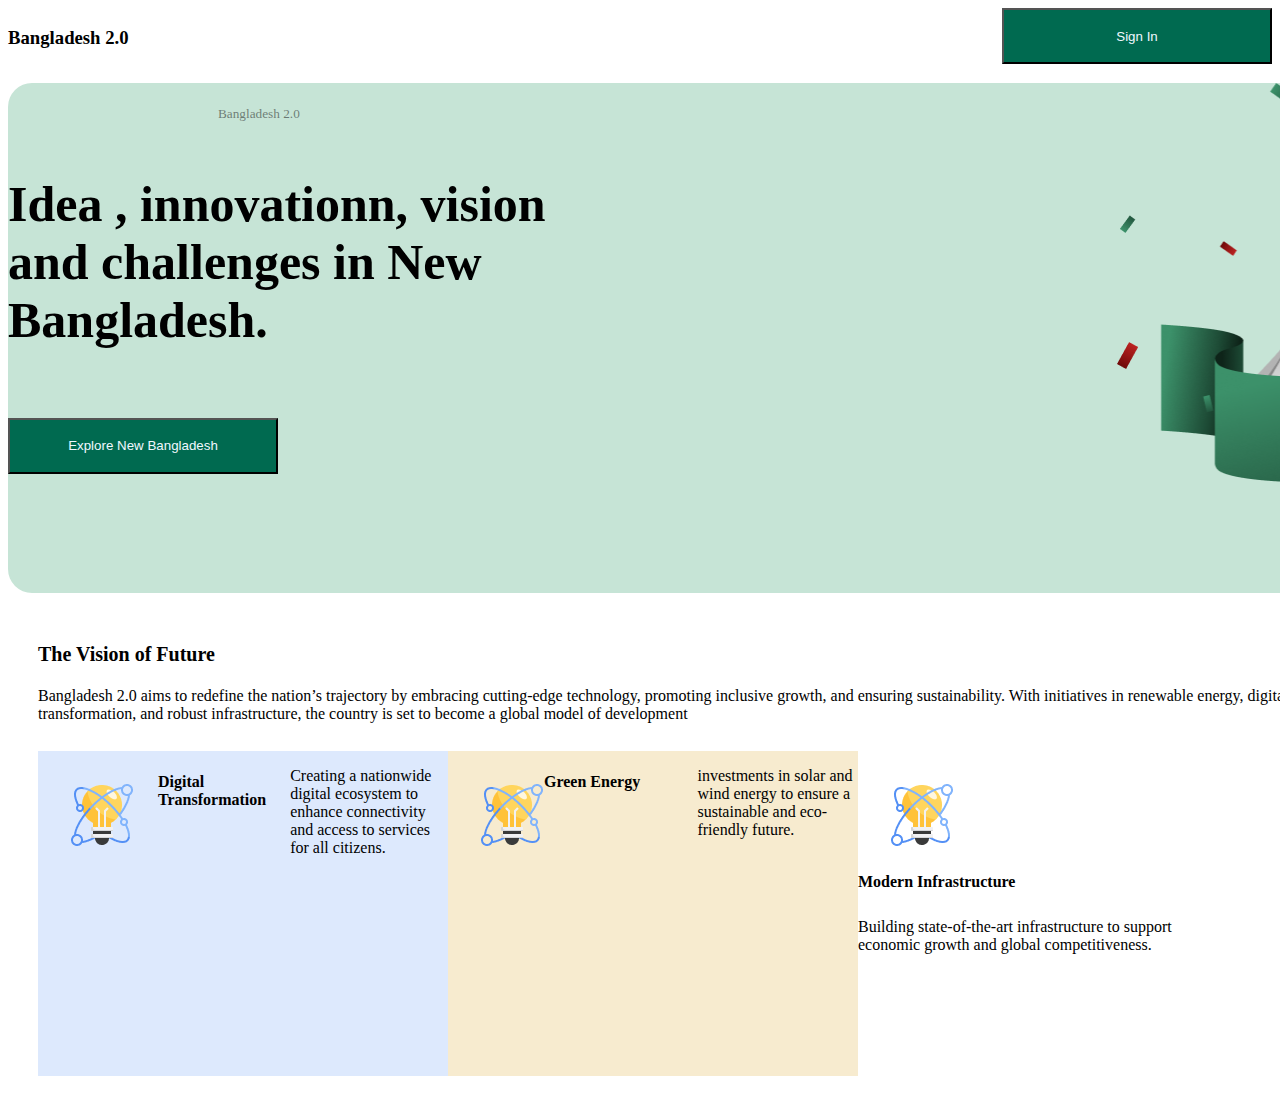
==== index.html @ d131d073 "second commit" ====
<!DOCTYPE html>
<html lang="en">
<head>
    <meta charset="UTF-8">
    <meta name="viewport" content="width=device-width, initial-scale=1.0">
    <title>assignment 01</title>
    <link rel="stylesheet" href="style.css">
</head>
<body>
    <header>
        <nav class="navs">
            <h3 class="Main-head">Bangladesh 2.0</h3>
            <button class="btn-primary">Sign In</button>


        </nav>
        <div class="banner">
            <div class="banner-content">
                <h5 class="banner-greting">Bangladesh 2.0</h5>
                <h2 class="banner-title">Idea , innovationn,
                vision and challenges in 
                New Bangladesh.</h2>
                    <button class="btn-primary">Explore New Bangladesh</button>


            </div>
            <img class="image-p" src="image/hero.png" alt="">


        </div>


    </header>

    <main>
        <section class="skills">
            <h3 class="section-title">The Vision of Future</h3>
            <p class="section-description">Bangladesh 2.0 aims to redefine the nation’s trajectory by embracing cutting-edge technology, promoting inclusive growth, and ensuring sustainability. With initiatives in renewable energy, digital transformation, and robust infrastructure, the country is set to become a global model of development</p>
        <div class="box">
             <div class="skills-container1">
                <img class="picture" src="image/card-icon.png" alt="">
                <h4 class="skills-title">Digital Transformation</h4>
                <p class="skills-description2">Creating a nationwide digital ecosystem to
                enhance connectivity and access to services for
                 all citizens.</p>
             </div>
             <div class="skills-container3">
                <img class="picture" src="image/card-icon.png" alt="">
                <h4 class="skills-title">Green Energy</h4>
                <p class="skills-description">investments in solar and wind energy to ensure  
                a sustainable and eco-friendly future.</p>
             </div>
             <div class="skills-container">
                <img class="picture" src="image/card-icon.png" alt="">
                <h4 class="skills-title">Modern Infrastructure</h4>
                <p class="skills-description">Building state-of-the-art infrastructure to support 
                economic growth and global competitiveness.</p>
             </div>


         </div>






        </section>


    </main>
    <footer>


    </footer>
    
</body>
</html>
---- style.css ----
.navs{
    display: flex;
    justify-content: space-between;



}
.Main-head{ 
    width: 222px;
    height: 38px;
    top: 31px;
    left: 160px;
    padding: 24px, 160px, 24px, 160px;
    font-weight: 700;
    text-align: left ;


}
.btn-primary{
    height: 52px;
    width: 116px;
    top: 24px;
    left: 160px;
    padding: 15px, 30px, 15px, 30px;


}



.banner{
    display: flex;
    width: 1582px;
    height: 510px;
    left: 9px;
    border-radius: 24px;
    padding: 121px, 100px, 80px, 100px;
    justify-content: space-between;
    background-color:rgb(198, 228, 214) ;



} 




.banner-content{
    gap: 10px;
    margin: 113px, 749px, 72px, 210px;




}




.banner-greting{
    margin-left: 210px;
    width: 270px;
    height: 28px;
    font-weight: 500;
    text-align: left;
    color: rgba(14, 14, 14, 0.5);
    



}




.banner-title{
    width: 622px;
    height: 201px;
    font-size: 50px;
    top: 44px;
    color: black;




}




.btn-primary{ 
    width: 270px;
    height: 56px;
    top: 269px;
    padding: 17px, 34px, 17px, 34px;
    background-color: rgb(0, 106, 80);
    color: aliceblue;



}



.image-p{ margin: 75px,210px,34px, 896px;
    width: 474px;
    height: 400px;



}
/* main section */
.skills{
    padding: 30px;



}




.section-title{
    font-size: 20px;
    width: 362px;
    height: 24px;



}
.skills-title{
    width: 346px;
    height: 24px;
    column-gap: 24 px;


}




.section-description{
    width: 1280px;
    height: 48px;
    column-gap: 32px;

    

}



.box{
    display: flex;


}

.skills-container1{
    width: 410px;
    height: 325px;
    display: flex;
    row-gap: 24px;
    padding: 32px, 32px,32px,32px;
    background-color: rgba(84, 144, 245, 0.2)  ;
     gap: 24px;

}
.skills-container2{
    width: 410px;
    height: 325px;
    display: flex;
    row-gap: 24px;
    padding: 32px, 32px,32px,32px;
    background-color: rgb(198, 228, 214) ;
    gap: 24px;


}
.skills-container3{
    width: 410px;
    height: 325px;
    display: flex;
    row-gap: 24px;
    padding: 32px, 32px,32px,32px;
    background-color: rgb(247, 235, 207);


}
.picture{
    height: 64px;
    width: 64px;
    padding-top: 32px;
    padding-left:32px ;



}


.skills-title{


}



.skills-description{
    height: 48px;
    width: 362px;
    font-size: 16px;
    font-weight: 400;


}
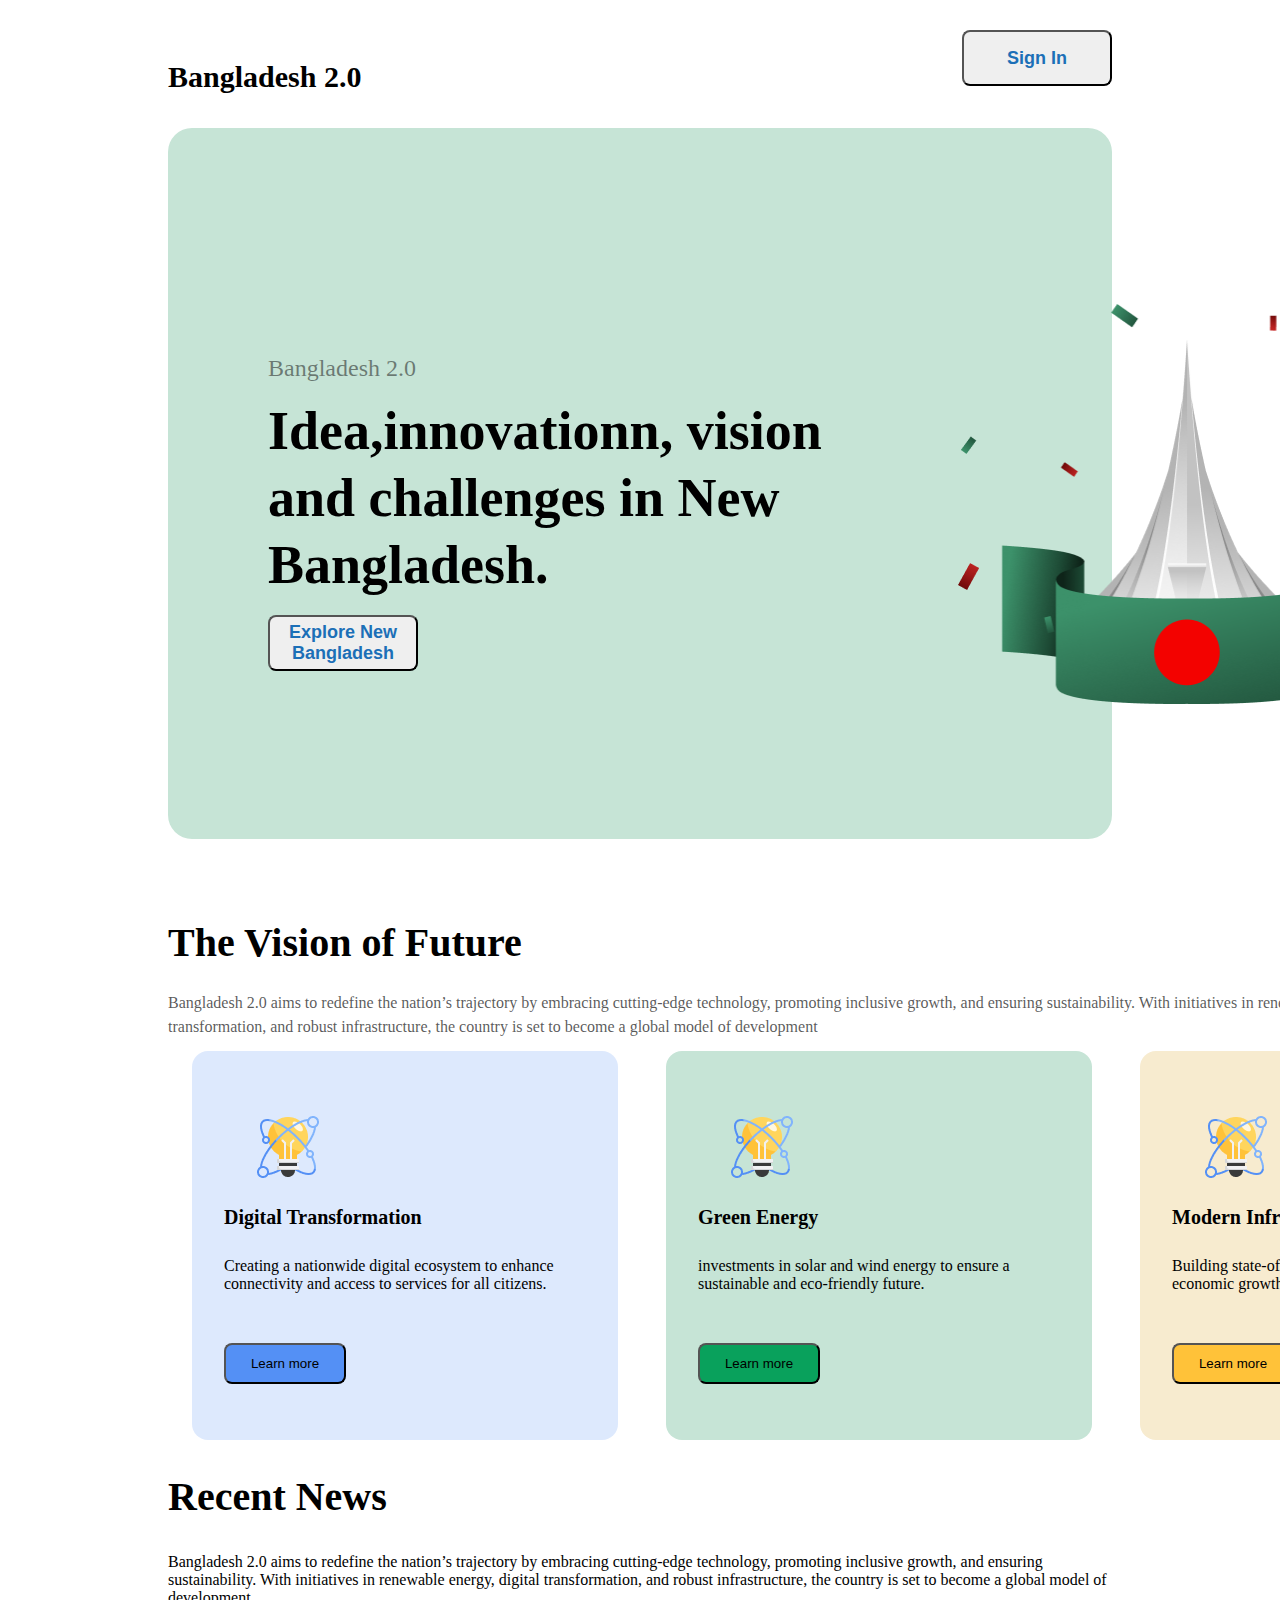
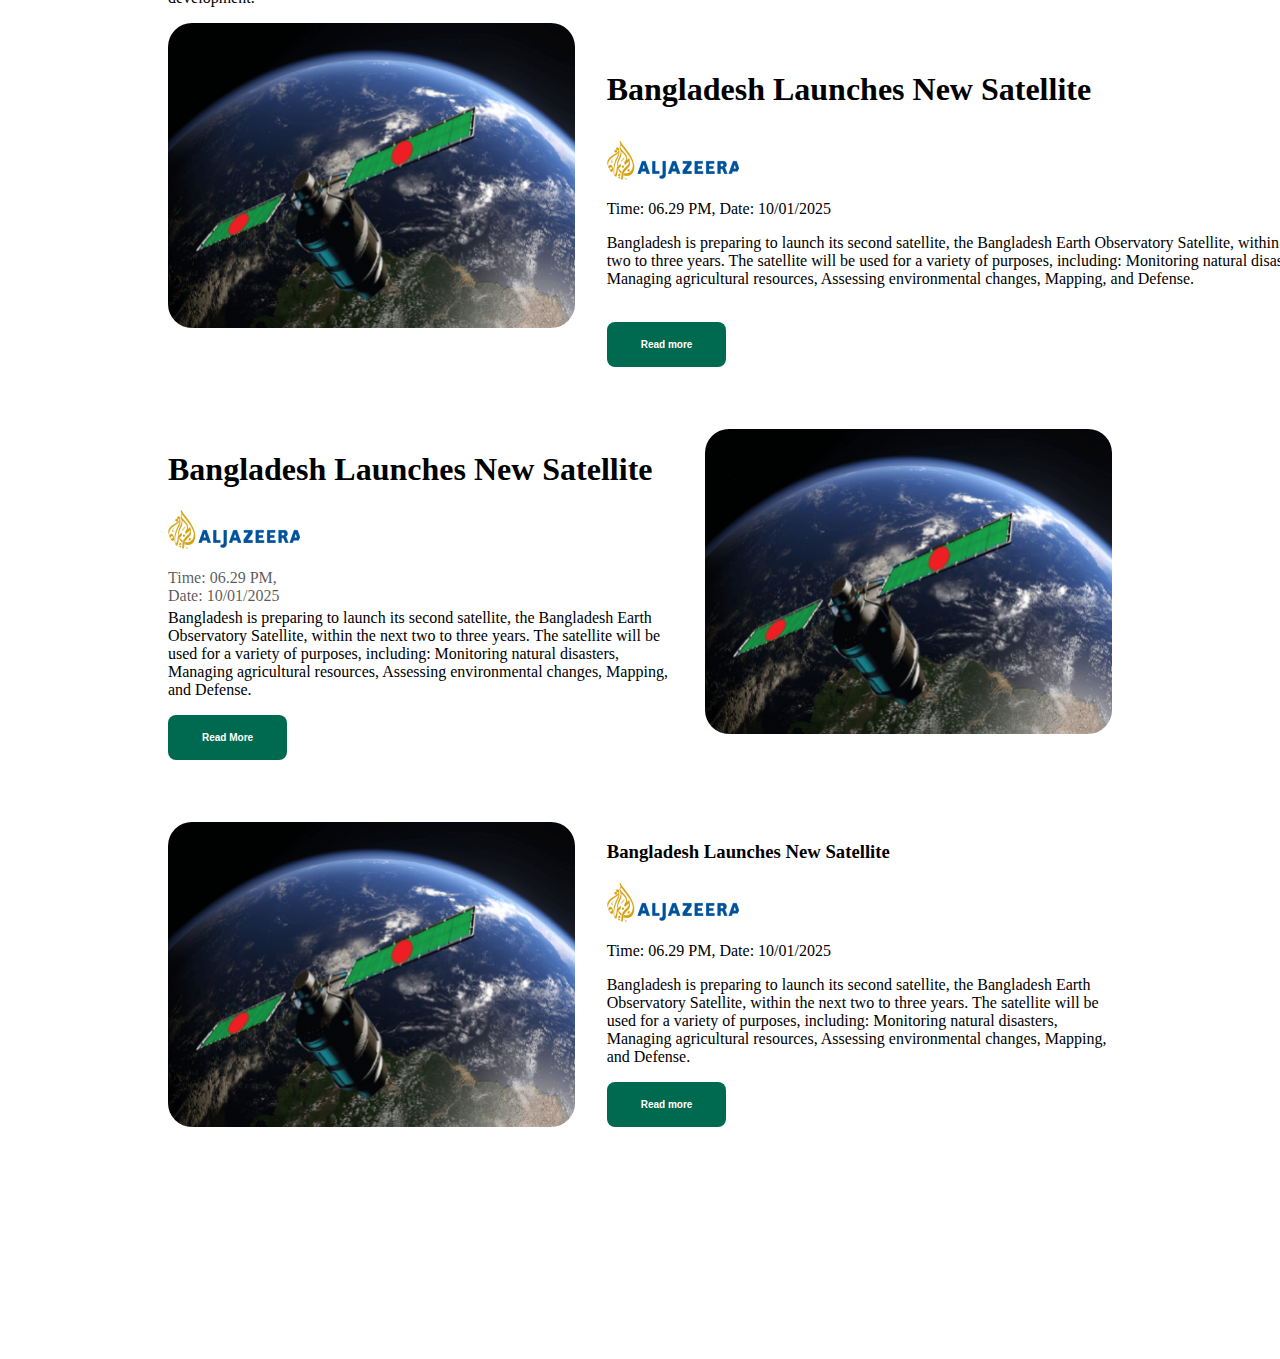
==== commit e0b40561: "first commit" ====
--- a/index.html
+++ b/index.html
@@ -4,6 +4,10 @@
     <meta charset="UTF-8">
     <meta name="viewport" content="width=device-width, initial-scale=1.0">
     <title>assignment 01</title>
+    <link
+        href="https://fonts.googleapis.com/css2?family=Fira+Sans:ital,wght@0,100;0,200;0,300;0,400;0,500;0,600;0,700;0,800;0,900;1,100;1,200;1,300;1,400;1,500;1,600;1,700;1,800;1,900&family=Open+Sans:ital,wght@0,300..800;1,300..800&family=Work+Sans:ital,wght@0,100..900;1,100..900&display=swap"
+        rel="stylesheet">
+    
     <link rel="stylesheet" href="style.css">
 </head>
 <body>
@@ -17,7 +21,7 @@
         <div class="banner">
             <div class="banner-content">
                 <h5 class="banner-greting">Bangladesh 2.0</h5>
-                <h2 class="banner-title">Idea , innovationn,
+                <h2 class="banner-title">Idea,innovationn,
                 vision and challenges in 
                 New Bangladesh.</h2>
                     <button class="btn-primary">Explore New Bangladesh</button>
@@ -33,28 +37,31 @@
     </header>
 
     <main>
-        <section class="skills">
+        <section class="skills1">
             <h3 class="section-title">The Vision of Future</h3>
             <p class="section-description">Bangladesh 2.0 aims to redefine the nation’s trajectory by embracing cutting-edge technology, promoting inclusive growth, and ensuring sustainability. With initiatives in renewable energy, digital transformation, and robust infrastructure, the country is set to become a global model of development</p>
         <div class="box">
              <div class="skills-container1">
                 <img class="picture" src="image/card-icon.png" alt="">
                 <h4 class="skills-title">Digital Transformation</h4>
-                <p class="skills-description2">Creating a nationwide digital ecosystem to
+                <p class="skills-description">Creating a nationwide digital ecosystem to
                 enhance connectivity and access to services for
                  all citizens.</p>
+                 <button class="btn1">Learn more</button>
              </div>
-             <div class="skills-container3">
+             <div class="skills-container2">
                 <img class="picture" src="image/card-icon.png" alt="">
                 <h4 class="skills-title">Green Energy</h4>
                 <p class="skills-description">investments in solar and wind energy to ensure  
                 a sustainable and eco-friendly future.</p>
+                <button class="btn2">Learn more</button>
              </div>
-             <div class="skills-container">
+             <div class="skills-container3">
                 <img class="picture" src="image/card-icon.png" alt="">
                 <h4 class="skills-title">Modern Infrastructure</h4>
                 <p class="skills-description">Building state-of-the-art infrastructure to support 
                 economic growth and global competitiveness.</p>
+                <button class="btn3">Learn more</button>
              </div>
 
 
@@ -62,9 +69,73 @@
 
 
 
+        </section>
 
+        <section class="section2">
+            <div class="section22">
+                <h2 class="skill-title">Recent News</h2>
+                <p class=" skill-description">Bangladesh 2.0 aims to redefine the nation’s trajectory by embracing cutting-edge
+                    technology, promoting inclusive growth, and ensuring sustainability. With initiatives in renewable
+                    energy, digital transformation, and robust infrastructure, the country is set to become a global
+                    model
+                    of development.</p>
+                <div class="double okk1">
+                    <img class="image-q" src="image/satelite.png" alt="">
+                    <div class="okkkl">
+                     <h3 class="gf">Bangladesh Launches New Satellite</h3>
+                     <img class="image-k okk1" src="image/al-jazeera.png" alt="ALJAZEERA">
+                     <p class="okk">Time: 06.29 PM, Date: 10/01/2025</p>
+                     <p class="bono">Bangladesh is preparing to launch its second satellite,
+                        the
+                        Bangladesh Earth Observatory Satellite, within the next two to three years. The satellite
+                        will
+                        be used for a variety of purposes, including: Monitoring natural disasters, Managing
+                        agricultural resources, Assessing environmental changes, Mapping, and Defense.</p>
+                     <button class="btn-primar btn-text">Read more</button>
 
+                    </div>
+                </div>
+             </div> 
+             <br>
+             <div class="section22">
+                <div class="double okk1 title">
+                    <div class="okkkl">
+                        <h1 class="okk">Bangladesh Launches New Satellite</h1>
+                        <img class="image-k" src="image/al-jazeera.png" alt="">
+                        <p class="time">Time: 06.29 PM, Date: 10/01/2025 </p>
+                        <p class="okk">Bangladesh is preparing to launch its second satellite,
+                            the
+                            Bangladesh Earth Observatory Satellite, within the next two to three years. The satellite
+                            will
+                            be used for a variety of purposes, including: Monitoring natural disasters, Managing
+                            agricultural resources, Assessing environmental changes, Mapping, and Defense.</p>
+                        <button class="btn-primar btn-text">Read More</button>
+                    </div>
+                    <img class="image-q" src="image/satelite.png" alt="">
+                </div>
+            </div>
+            <br>
+         <div class="section22">
+            <div class="double okk1">
+                <img class="image-q" src="image/satelite.png" alt="">
+                <div class="title">
+                 <h3 class="okkkl">Bangladesh Launches New Satellite</h3>
+                 <img class="image-k okk1" src="image/al-jazeera.png" alt="ALJAZEERA">
+                 <p class="okk">Time: 06.29 PM, Date: 10/01/2025</p>
+                 <p class="okk">Bangladesh is preparing to launch its second satellite,
+                    the
+                    Bangladesh Earth Observatory Satellite, within the next two to three years. The satellite
+                    will
+                    be used for a variety of purposes, including: Monitoring natural disasters, Managing
+                    agricultural resources, Assessing environmental changes, Mapping, and Defense.</p>
+                 <button class="btn-primar btn-text">Read more</button>
 
+                </div>
+            </div>
+         </div> 
+             
+       
+            
         </section>
 
 
--- a/style.css
+++ b/style.css
@@ -1,16 +1,34 @@
+.work-sans-normal {
+    font-family: "Open Sans", serif;
+    font-optical-sizing: auto;
+    font-style: normal;
+    font-variation-settings:
+        "wdth" 100;
+
+
+
+}
+
+
+header{
+    margin: 30px 160px 80px 160px;
+
+
+}
 .navs{
+    margin: 24px, 0px, 5200px, 0px;
     display: flex;
     justify-content: space-between;
-
-
+    
 
 }
 .Main-head{ 
+    font-size: 30px;
     width: 222px;
     height: 38px;
     top: 31px;
     left: 160px;
-    padding: 24px, 160px, 24px, 160px;
+    padding: 24px, 160px, 24px ,160px;
     font-weight: 700;
     text-align: left ;
 
@@ -22,21 +40,28 @@
     top: 24px;
     left: 160px;
     padding: 15px, 30px, 15px, 30px;
-
-
-}
-
-
+    border-radius: 8px;
+    font-size: 18px;
+    font-weight: 600;
+}
 
 .banner{
-    display: flex;
-    width: 1582px;
+
+    display: flex;
+    /* width: 1582px; */
     height: 510px;
     left: 9px;
     border-radius: 24px;
+    /* margin: 170px, 160px, 4589px, 160px; */
     padding: 121px, 100px, 80px, 100px;
     justify-content: space-between;
     background-color:rgb(198, 228, 214) ;
+    /* align-items: center; */
+    padding: 121px 100px 80px 100px;
+    flex-direction: row;
+    align-items: center;
+    gap: 64;
+    
 
 
 
@@ -47,7 +72,7 @@
 
 .banner-content{
     gap: 10px;
-    margin: 113px, 749px, 72px, 210px;
+    /* margin: 113px 749px 72px 210px; */
 
 
 
@@ -58,12 +83,22 @@
 
 
 .banner-greting{
-    margin-left: 210px;
-    width: 270px;
+    margin: 16px 0;
+    width: 624px;
     height: 28px;
     font-weight: 500;
     text-align: left;
     color: rgba(14, 14, 14, 0.5);
+    position: static;
+    display: flex;
+    justify-content: flex-start;
+    align-items: flex-start;
+    gap: 16;
+    flex-direction: column;
+    font-size: 24px;
+    line-height: 29px;
+    line-height: 29px;
+
     
 
 
@@ -74,10 +109,20 @@
 
 
 .banner-title{
+    position: static;
     width: 622px;
     height: 201px;
-    font-size: 50px;
-    top: 44px;
+    display: flex;
+    flex-direction: column;
+    justify-content: flex-start;
+    align-items: flex-start;
+    gap: 16;
+    font-size: 54px;
+    font-weight: 700;
+    line-height: 67px;
+    text-align: left;
+    margin: 16px 0;
+    /* top: 44px; */
     color: black;
 
 
@@ -89,41 +134,65 @@
 
 
 .btn-primary{ 
-    width: 270px;
+    width: 150px;
     height: 56px;
     top: 269px;
-    padding: 17px, 34px, 17px, 34px;
-    background-color: rgb(0, 106, 80);
-    color: aliceblue;
-
-
-
-}
-
-
-
-.image-p{ margin: 75px,210px,34px, 896px;
+    padding: 17px, 15px, 17px, 15px;
+    /* background-color: rgb(0, 106, 80); */
+    color: rgb(28, 111, 183);
+
+
+
+}
+
+
+
+.image-p{ 
+    margin: 75px,210px,34px, 896px;
     width: 474px;
     height: 400px;
+    margin-left: 65px;
 
 
 
 }
 /* main section */
 .skills{
-    padding: 30px;
-
-
-
-}
-
-
+    width: 1280px;
+
+    /* padding: 30px; */
+    height: 957px;
+    margin: 0 160px 80px 160px;
+    justify-content: center;
+    /* margin: 30px 160px 80px 160px;// */
+    
+
+
+
+}
+main{
+    margin: 30px 160px 80px 160px;
+
+
+}
 
 
 .section-title{
-    font-size: 20px;
-    width: 362px;
-    height: 24px;
+    position: static;
+    width: 1280px;
+    height: 48px;
+    display: flex;
+    flex-direction: column;
+    justify-content: flex-start;
+    align-items: flex-start;
+    font-size: 30px;
+    /* width: 362px; */
+    /* height: 24px; */
+    font-weight: bold;
+    gap: 24;
+    margin: 24px 0;
+    font-size: 40px;
+    text-align: left;
 
 
 
@@ -131,7 +200,10 @@
 .skills-title{
     width: 346px;
     height: 24px;
-    column-gap: 24 px;
+    margin-bottom: 12px;
+    font-size: 18px;
+    font-weight: 600;
+
 
 
 }
@@ -140,9 +212,25 @@
 
 
 .section-description{
-    width: 1280px;
-    height: 48px;
-    column-gap: 32px;
+  
+         position: static;
+     width: 1280px;
+       height: 48px;
+
+        display: flex;
+      flex-direction: column;
+       justify-content: flex-start;
+    align-items: flex-start;
+      gap: 12;
+      flex: none;
+       align-self: stretch;
+       margin: 12px 0px;
+    /* column-gap: 32px; */
+    color: rgba(14, 14, 14, 0.7);
+     font-size: 16px;
+    font-weight: 400;
+     line-height: 24px;
+   text-align: left;
 
     
 
@@ -151,39 +239,78 @@
 
 
 .box{
-    display: flex;
+    position: static;
+    border-radius: 16px;
+    display: flex;
+    /* padding: 0px 32px 0px 32px; */
+    gap: 24;
+    /* width: 410px; */
+    justify-content: flex-start;
+    align-items: flex-start;
+    /* height: 325px; */
+    /* margin: 0 24px 0px 24px; */
+    
+    
+    
 
 
 }
 
 .skills-container1{
+    position: static;
     width: 410px;
     height: 325px;
     display: flex;
-    row-gap: 24px;
-    padding: 32px, 32px,32px,32px;
-    background-color: rgba(84, 144, 245, 0.2)  ;
-     gap: 24px;
+    /* row-gap: 24px; */
+    padding: 32px;
+    margin: 0px 24px;
+    flex-direction: column;
+    justify-content: flex-start;
+    align-items: flex-start;
+    gap: 24;
+    /* margin: 0px 24px; */
+    background-color: rgba(84, 144, 245, 0.2);
+    /* row-gap: 26; */
+    border-radius: 16px;
+
 
 }
 .skills-container2{
+    position: static;
     width: 410px;
     height: 325px;
     display: flex;
-    row-gap: 24px;
-    padding: 32px, 32px,32px,32px;
-    background-color: rgb(198, 228, 214) ;
-    gap: 24px;
+    /* row-gap: 24px; */
+    padding: 32px;
+    margin: 0px 24px;
+    flex-direction: column;
+    justify-content: flex-start;
+    align-items: flex-start;
+    gap: 24;
+    /* margin: 0px 24px; */
+    background-color: rgb(198, 228, 214);
+    /* row-gap: 26; */
+    border-radius: 16px;
+    
 
 
 }
 .skills-container3{
+    position: static;
     width: 410px;
     height: 325px;
     display: flex;
-    row-gap: 24px;
-    padding: 32px, 32px,32px,32px;
+    /* row-gap: 24px; */
+    padding: 32px;
+    margin: 0px 24px;
+    flex-direction: column;
+    justify-content: flex-start;
+    align-items: flex-start;
+    gap: 24;
+    /* margin: 0px 24px; */
     background-color: rgb(247, 235, 207);
+    /* row-gap: 26; */
+    border-radius: 16px;
 
 
 }
@@ -199,6 +326,12 @@
 
 
 .skills-title{
+    text-align: ;
+    width: 345px;
+    height: 24px;
+    font-size: 20px;
+    font-weight: 700;
+    /* margin: 120px 32px 181px 32px; */
 
 
 }
@@ -206,10 +339,197 @@
 
 
 .skills-description{
+    text-align: left;
     height: 48px;
     width: 362px;
     font-size: 16px;
     font-weight: 400;
-
-
-}
+    /* margin: 156px 32px 97px 32px; */
+
+
+
+}
+.btn1{
+    background-color:rgb(84, 144, 245) ;
+    Width: 122px;
+Height: 41px;
+flex-direction: row;
+justify-content: center;
+align-items: center;
+radius: 8px;
+padding: 11px 20px 11px 20px;
+border-radius: 8px;
+margin: 24px 0px;
+
+
+}
+.btn2{
+    
+    background-color: rgb(9, 161, 92);
+    Width: 122px;
+Height: 41px;
+flex-direction: row;
+justify-content: center;
+align-items: center;
+radius: 8px;
+padding: 11px 20px 11px 20px;
+border-radius: 8px;
+margin: 24px 0px;
+
+
+}
+.btn3{
+    background-color: rgb(255, 194, 57);
+    Width: 122px;
+    Height: 41px;
+    flex-direction: row;
+    justify-content: center;
+    align-items: center;
+    radius: 8px;
+    padding: 11px 20px 11px 20px;
+    border-radius: 8px;
+    margin: 24px 0px;
+    
+}
+
+.section2{ 
+    height: 1406px;
+    /* margin: 20px 160px 80px 160px; */
+}
+.double{
+    display: flex;
+    /* padding: 48px; */
+    gap: 32px;
+    margin-bottom: 10px;
+    padding-bottom: 20px;
+
+}
+
+.section22{ 
+    margin-bottom: 24px;
+
+}
+.okk{ 
+    /* display: flex; */
+    gap: 20;
+    border-radius: 24px;
+    background: rgb(255, 255, 255);
+
+
+}
+.image-k{
+    border-radius: 24px;
+    background: rgb(255, 255, 255);
+
+
+
+}
+.okk1{
+    border-radius: 24px;
+    background: rgb(255, 255, 255);
+
+}
+.okkl{
+    font-size: 32px;
+    font-weight: bold;
+    color: rgba(14, 14, 14, 0.8);
+}
+
+
+.skill-title{
+    position: static;
+    /* margin-top: 800px; */
+    font-size: 40px;
+    font-weight: 700;
+    color: black;
+
+
+}
+.skill-description{
+    /* width: 1280px; */
+    /* height: 48px; */
+    /* flex-direction: column; */
+    justify-content: flex-start;
+    gap: 12;
+    position: static;
+    font-size: 16px;
+    font-weight: 400;
+    /* margin: 12px 0; */
+    /* line-height: 24px; */
+    text-align: left;
+
+    
+
+
+
+}
+
+.fg{
+    gap: 10px;
+    width: 134px;
+    height: 40px;
+    top: 50px;
+
+
+}
+
+.gf{
+    margin-top: 48px;
+    gap: 10px;
+    font-size: 32px;
+    font-weight: 700;
+
+
+}
+
+.bono{
+    gap: 8px;
+    width: 744px; 
+    height: 72px; 
+    top: 138px;
+    font-size: 16px;
+    font-weight: 400;
+
+
+}
+.time{
+    gap: 10px;
+    width: 122px;
+    height: 24px;
+    top: 102px;
+    font-size: 16px;
+    font-weight: 400px;
+    color: rgba(14, 14, 14, 0.7);
+
+
+
+}
+.btn-primar{
+    background-color: #006A50;
+    padding: 17px 34px;
+    border: none;
+    border-radius: 8px;
+    font-size: 18px;
+    font-weight: 600;
+
+}
+.btn-text{
+   
+    font-size: 10px;
+    font-weight: 600;
+    color: rgb(255, 255, 255);
+
+
+
+}
+
+.image-q{
+    height: 305px;
+    width: 408px;
+    border-radius: 24px;
+   
+    
+
+
+
+}